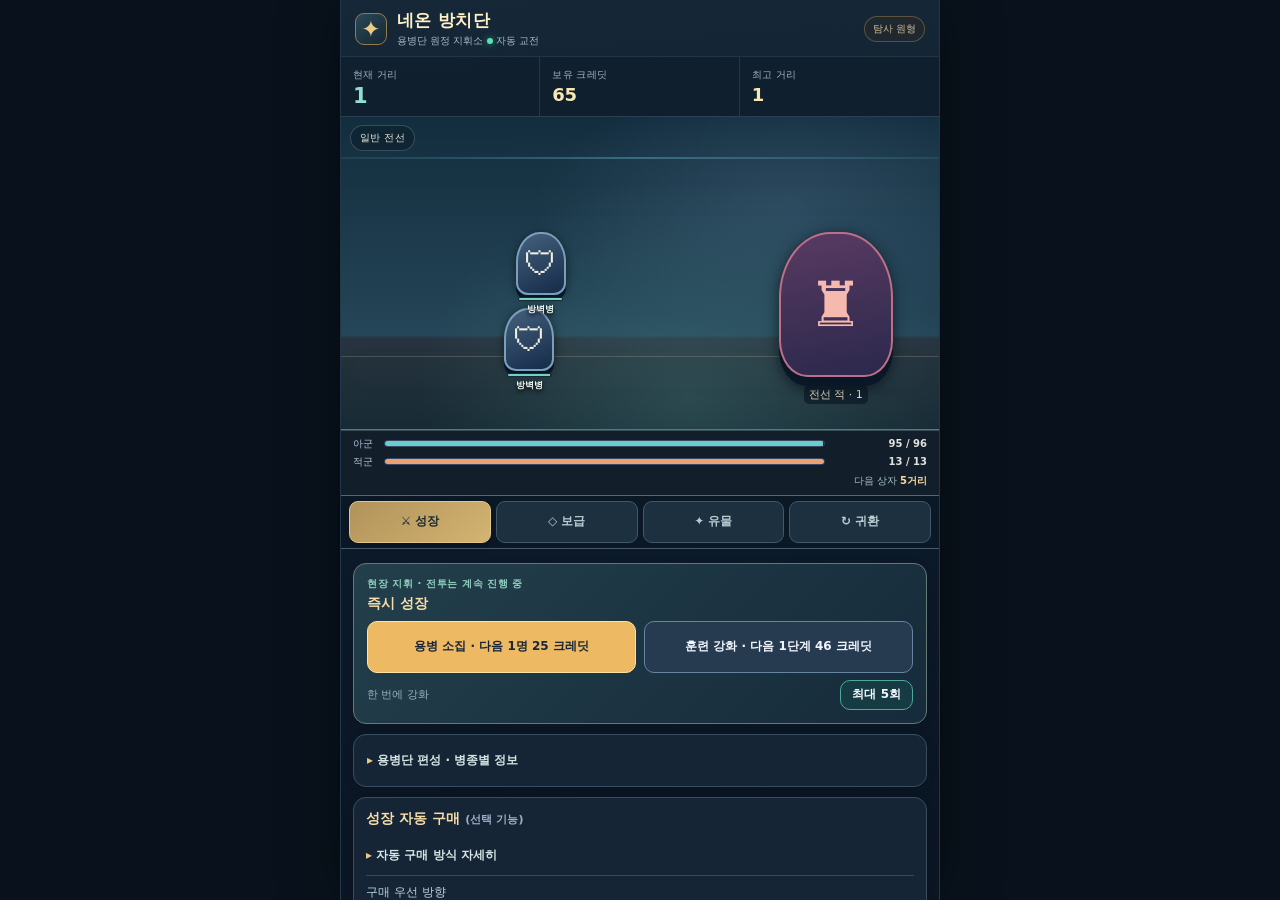
==== site/expedition.html @ 7b230afc "expedition relic archive: expose explicitly opt-in automatic chest collection toggle" ====
<!doctype html>
<html lang="ko"><head><meta charset="utf-8"><meta name="viewport" content="width=device-width,initial-scale=1,viewport-fit=cover">
<meta name="theme-color" content="#0d1426"><title>네온 방치단 · 용병단 탐사 원형</title>
<link rel="stylesheet" href="./expedition-ui.css" data-expedition-skin="prototype-v1">
</head>
<body><main class="game-shell">
<header class="command-header"><div class="brand-emblem" aria-hidden="true">✦</div><div class="brand-copy"><h1>네온 방치단</h1><p class="sub">용병단 원정 지휘소 <span class="online-dot" aria-hidden="true"></span> 자동 교전</p></div><span class="build-tag">탐사 원형</span></header>
<div class="top-info" aria-label="상시 탐사 지표"><div class="metric"><span>현재 거리</span><strong id="stage">1</strong></div><div class="metric"><span>보유 크레딧</span><strong id="credits">65</strong></div><div class="metric"><span>최고 거리</span><strong id="best">1</strong></div></div>
<section id="battleScreen" class="combat-stage" aria-label="항상 표시되는 자동 전투 화면">
 <div class="arena" aria-label="자동 전투 관전 화면"><div class="arena-head"><span id="battleType">일반 전선</span><button id="returnQuick" type="button" hidden aria-label="귀환 가능한 원정 결과 확인">↻ 귀환 가능</button></div>
 <div class="field"><div class="squad" id="squad"></div><div id="foe" class="foe"><div class="silhouette" aria-hidden="true">♜</div><small id="enemyLabel">전선 적</small></div></div></div>
 <div class="battle-readout">
  <div class="bars"><div class="barrow"><span>아군</span><div class="track"><div class="fill" id="partyBar"></div></div><b id="partyHp"></b></div>
  <div class="barrow"><span>적군</span><div class="track"><div class="fill foehealth" id="enemyBar"></div></div><b id="enemyHp"></b></div></div>
  <div class="battle-ticker"><p class="event" id="event" aria-live="off"></p><span class="next-reward">다음 상자 <b id="goal"></b></span></div>
  <button class="primary" id="openChest" type="button" hidden>획득한 보급 상자 열기</button>
 </div>
</section>
<nav class="tabs" aria-label="전투 중 지휘 메뉴">
 <button data-tab="squad" class="active" aria-current="page">⚔ 성장</button>
 <button data-tab="supply">◇ 보급</button>
 <button data-tab="archive">✦ 유물</button>
 <button data-tab="return" id="returnTab">↻ 귀환 <span id="returnBadge" hidden></span></button>
</nav>
<div id="workbench" class="workbench" role="region" aria-label="전투를 보면서 사용하는 성장 및 관리 메뉴">
<section id="squadScreen" class="screen">
 <div class="panel quick-panel">
  <div class="section-eyebrow">현장 지휘 · 전투는 계속 진행 중</div>
  <h2>즉시 성장</h2>
  <div class="quick-actions"><button id="hire" class="primary" type="button">용병 소집</button><button id="train" type="button">부대 훈련</button></div>
  <div class="batch-control"><span class="sub">한 번에 강화</span><button id="buyCountSquad" type="button" class="soft" aria-label="한 번에 구매할 횟수 변경">최대 5회</button></div>
 </div>
 <details class="panel detail-fold"><summary>용병단 편성 · 병종별 정보</summary><p class="sub">소집 시 해금된 병종 중 한 명이 합류해. 각 병종은 역할이 달라.</p><div id="unitList" class="stack"></div></details>

 <div class="panel" id="autoPurchasePanel">
  <h2>성장 자동 구매 <span class="sub">(선택 기능)</span></h2>
  <details class="auto-explanation"><summary>자동 구매 방식 자세히</summary>  <p class="sub">균형은 약 4분 내 모을 수 있는 강화 비용은 저축하고, 그보다 비싼 목표가 성장을 막으면 작은 대체 강화를 먼저 구매해. 장기 저축은 종전 방식처럼 목표 비용이 모일 때까지 기다려. 유동형은 즉시 구매 가능한 강화를 우선해. 보급 의뢰는 모든 방식에서 해금된 최고 등급만 선택해. 4초마다 판단하며 유물 상자·환생·코어는 자동 처리하지 않아.</p></details>
  <label for="autoMode" class="auto-label">구매 우선 방향</label>
  <select id="autoMode" class="auto-select">
   <option value="balanced">균형 · 장시간 성장 정체 자동 방지</option>
   <option value="reserve">장기 저축 · 기존 엄격한 저축 정책</option>
   <option value="adaptive">유동형 균형 · 구매 가능한 종류 먼저 강화</option>
   <option value="train">전투 · 훈련만 구매</option>
   <option value="recruit">편성 · 용병만 소집</option>
   <option value="supply">경제 · 최상위 보급만 강화</option>
  </select>
  <div class="auto-control">
   <div id="autoStatus" role="status" aria-live="polite" class="sub">자동 구매 꺼짐</div>
   <button type="button" id="autoToggle" class="soft" aria-pressed="false">자동 구매 켜기</button>
  </div>
  <div id="autoDetails" class="sub">기존 저장 데이터에서는 자동 구매가 꺼진 상태로 시작해.</div>
 </div>
 <div class="panel"><h2>현재 훈련 효과</h2><div id="trainingSummary" class="statline"></div></div>
 <details class="panel detail-fold"><summary>전선 세부 현황 · 전투력/활동 병력</summary><div id="frontSummary"></div></details>
 <div class="panel"><h2>지휘관 성장 <span class="sub">(영구 유지)</span></h2><div id="heroSummary"></div><div class="two" style="margin-top:10px"><button id="traitCommand">전술 통솔 강화</button><button id="traitSupply">보급 지휘 강화</button></div></div>
 <div class="panel"><h2>병종별 전투 기여</h2><p class="sub">이번 탐사에서 실제로 가한 피해·회복·받은 피해를 기록해. 초과 피해는 제외해.</p><div id="roleContribution"></div></div>
</section>
<section id="supplyScreen" class="screen" hidden>
 <div class="panel"><h2>자동 보급 의뢰</h2><p class="sub">의뢰는 최초부터 자동으로 반복되고, 완료 보상은 자동 수령돼. 의뢰를 강화하면 수익이 높아져.</p><div class="batch-control"><span class="sub">보급 강화도 묶음 구매</span><button id="buyCountSupply" type="button" class="soft" aria-label="한 번에 구매할 횟수 변경">최대 5회</button></div><div id="questList" class="stack"></div></div>
 <div class="panel"><h2>이번 탐사 수익</h2><div id="incomeSummary"></div></div>
</section>
<section id="archiveScreen" class="screen" hidden>
 <div class="panel"><h2>유물 도감 <span class="sub" id="relicSummary"></span></h2><p class="sub">5거리마다 획득하는 상자는 출처 거리에 따라 발견 가능한 유물이 달라. 15·25·30·40·45·50거리 목표를 격파해 얻는 상자에서 새로운 유물군이 열려. 유물은 귀환 후에도 남아.</p>
 <div id="relicCollectionProgress" class="sub">유물 수집 진행도</div>
 <div class="relic-actions">
  <button id="openArchiveChest" class="primary" hidden>상자 1개 열기</button>
  <button id="openArchiveBatch" class="soft" hidden>모은 상자 한번에 열기</button>
 </div>
 <div class="auto-control">
  <span class="sub">원정 중 상자 개봉 자동화 · 직접 수령도 가능</span>
  <button id="autoChestToggle" type="button" class="soft" aria-pressed="false" aria-describedby="autoChestStatus">상자 자동 개봉 켜기</button>
 </div>
 <p id="autoChestStatus" class="sub">기본 꺼짐 · 60초마다 모은 상자를 최대 20개 자동 개봉 (오프라인 정산 포함). 귀환과 코어 투자는 직접 선택해.</p>
 <div id="relicList" class="relics"></div>
 <div class="collection-journal"><h3>최근 발견 기록</h3><div id="relicRecent" class="sub">아직 발견한 유물이 없어.</div></div></div>
 <div class="panel"><h2>탐사 기록</h2><div id="milestoneSummary" class="stack"></div><div id="history" class="stack"></div><p class="sub">2시간까지 오프라인 시간을 정산해. 이전 게임과 다른 저장 공간을 사용해.</p><button id="saveNow" class="soft">지금 저장</button></div>
 <div class="panel"><h2>플레이 검증 기록</h2><p class="sub">60초마다 탐사 거리·용병 수·유물·강화 흐름을 이 기기에만 기록해. 접속 중과 오프라인 정산을 구분해. 자동 전송은 하지 않아.</p><div id="playtestSummary" class="sub"></div><button id="exportPlaytest" class="soft" style="width:100%;margin-top:12px">내 플레이 기록 JSON 내보내기</button><p class="sub">직접 파일을 공유하면 2~3회차 성장 정체 구간을 함께 분석할 수 있어. 파일에는 플레이 기록과 수집 현황이 담겨 있어.</p></div>
 <div class="panel" id="saveBackupPanel"><h2>탐사 저장 데이터 백업·복원</h2>
 <p class="sub">단일 HTML 파일을 열거나 브라우저를 바꿀 때 저장 위치가 달라질 수 있어. 진행 상황 전체를 JSON 파일로 별도 보관할 수 있어.</p>
 <div class="two">
  <button id="exportSave" class="soft" type="button">전체 저장 백업</button>
  <button id="importSave" type="button">저장 파일 복원</button>
 </div>
 <input id="importSaveFile" type="file" accept=".json,application/json" hidden aria-label="용병단 저장 데이터 백업 JSON 선택">
 <p class="sub">복원하면 현재 용병단 탐사 기록을 덮어써. 이전 네온 방치단 게임 저장과는 별개야. 파일은 직접 선택하지 않는 한 외부로 전송하지 않아.</p>
 </div>
</section>
<section id="returnScreen" class="screen" hidden>
 <div class="return-intro"><strong>↻ 귀환 · 새로운 원정</strong><p>10거리 지휘급 적을 격파하면 귀환할 수 있어. 더 깊이 탐사할지, 영구 코어를 챙기고 다시 출발할지 직접 선택해.</p></div>
 <div class="panel"><h2>귀환과 영구 강화</h2><p class="sub">10거리 보스를 격파하면 환생이 해금돼. 적 처치 거리마다 환생 성과를 조금씩 쌓고, 1개 미만은 다음 탐사로 이월돼. 처음 돌파한 거리의 보너스 코어는 한 번만 얻어. 코어가 1개 이상 모였을 때 귀환할 수 있고, 유물·지휘관 레벨·코어 연구는 남아. 용병·훈련·의뢰 강화는 초기화돼.</p>
 <div id="rebirthSummary"></div><button id="rebirth" class="primary" style="width:100%;margin:11px 0">귀환하여 다시 탐사</button>
 <div id="coreSummary"></div><div id="permanentBonusSummary" class="permanent-summary"></div><div class="two" style="margin-top:10px"><button id="coreValor">전선 코어</button><button id="coreTrade">보급 코어</button></div></div>
 <div id="returnReportPanel" class="panel" hidden tabindex="-1"><h2>최근 귀환 결과</h2><div id="returnReportContent"></div><p class="sub">전투력 비교는 각각 훈련·소집 전의 기본 2인 편성이야. 코어를 추가 투자하면 현재 출발 전투력은 더 높아질 수 있어.</p></div>

</section>
<footer>독립 플레이 테스트 · 기존 게임 및 저장 분리</footer>
</div>
</main>
<div id="relicPopup" hidden role="dialog" aria-modal="true" aria-labelledby="popupTitle"><div>
 <p class="sub">탐사 보상 · 영구 수집</p>
 <h2 id="popupTitle"></h2>
 <p id="popupDesc" class="sub"></p>
 <div id="popupResults" class="reward-results"></div>
 <div id="popupImpact" class="reward-impact"></div>
 <button id="popupClose" class="primary">탐사로 돌아가기</button>
 </div></div>
<div id="returnPopup" hidden role="dialog" aria-modal="true" aria-labelledby="returnPopupTitle"><div>
 <p class="sub">환생 결과 · 다음 탐사</p><h2 id="returnPopupTitle">용병단 귀환 완료</h2>
 <div id="returnPopupSummary"></div>
 <div class="two" style="margin-top:13px">
  <button id="returnPopupClose" class="soft">전선에서 이어가기</button>
  <button id="returnPopupArchive" class="primary">영구 강화 확인</button>
 </div>
</div></div>
<script src="./expedition-engine.js"></script><script src="./expedition-field.js"></script><script src="./expedition-ui.js"></script><script src="./expedition-app.js"></script>
</body></html>
---- site/expedition-ui.css ----
/* 네온 방치단 독립 탐사 · 임시 UI 스킨 v1
   이 파일은 향후 교체 가능하며 전투/저장/경제 시스템 로직을 포함하지 않는다. */
:root{color-scheme:dark;font-family:system-ui,'Noto Sans KR',sans-serif;background:#0c1323;color:#eef4ff}
*{box-sizing:border-box}body{margin:0;background:radial-gradient(ellipse at 50% 5%,#1e3553 0,#0c1323 55%);min-height:100dvh}
button{font:inherit;cursor:pointer;touch-action:manipulation}button:focus-visible,a:focus-visible{outline:3px solid #ffe59a;outline-offset:3px}
button:disabled{opacity:.4;cursor:default}a{color:#9cebd4}button{border:1px solid #6784a0;background:#263b50;color:#f2f7ff;border-radius:10px;padding:12px;font-weight:700}
button.primary{background:#edb963;color:#19263a;border-color:#ffe3a2}
button.soft{background:#163b43;border-color:#4ba99e}button.active{border-color:#ffe29d;color:#ffe29d;background:#253e54}
button small{display:block;font-size:11px;font-weight:400;margin-top:4px;line-height:1.35;color:#c2d1dd}
button.primary small{color:#38404b}main{max-width:530px;margin:0 auto;padding:0 12px calc(95px + env(safe-area-inset-bottom))}
header{position:relative;padding:19px 4px 8px;display:flex;justify-content:space-between;align-items:center;gap:12px}
h1{font-size:19px;margin:0;letter-spacing:.015em}h2{font-size:16px;margin:0 0 12px;color:#d6f4ed}
p{line-height:1.55}header .sub{margin:3px 0 0}.sub,small{color:#9db0c4;font-size:12px}
.top-info{display:grid;grid-template-columns:repeat(3,minmax(0,1fr));gap:7px;margin:12px 0}
.metric{background:#17243a;border:1px solid #384f69;border-radius:12px;padding:10px 7px;min-width:0}
.metric span{color:#93aeca;font-size:11px}.metric strong{display:block;margin-top:3px;font-size:19px;letter-spacing:-.02em;overflow-wrap:anywhere;color:#f2dfad}
.panel{background:linear-gradient(165deg,#17253c,#101c30);border:1px solid #334a67;padding:14px;border-radius:15px;margin:10px 0;box-shadow:0 6px 18px #0002}
.arena{position:relative;overflow:hidden;min-height:clamp(275px,42svh,400px);border:1px solid #536a87;border-radius:14px;background:radial-gradient(ellipse at 50% 95%,#1c628080,transparent 63%),linear-gradient(180deg,#0a233a 0%,#24425b 75%,#25384c 75%,#1c283b 100%)}
.arena:before{content:'';position:absolute;left:0;right:0;bottom:24%;height:1px;background:#e7d3a733;box-shadow:0 14px 42px #b2d0ca4a}
.arena:after{content:'';position:absolute;left:-20%;right:-20%;top:13%;height:2px;background:linear-gradient(90deg,transparent,#69b9d066,transparent);box-shadow:0 40px 50px #e6d8a822}
.arena-head{position:absolute;inset:12px 12px auto;display:flex;justify-content:space-between;align-items:center;font-size:11px;color:#d1e4e8;z-index:2}
.arena-head span{background:#0b1627bb;border:1px solid #8496a655;border-radius:99px;padding:5px 9px}
.field{position:absolute;left:8px;right:8px;bottom:13%;display:flex;justify-content:space-between;align-items:flex-end;z-index:1;gap:6px}
.squad{display:flex;align-items:flex-end;gap:3px;min-width:0;flex:1;justify-content:flex-start}
.unit{min-width:0;display:flex;flex-direction:column;align-items:center;gap:5px}
.unit .silhouette{width:clamp(43px,13vw,68px);height:clamp(65px,20vw,93px);border:2px solid #668ca3;border-radius:25px 25px 11px 11px;background:linear-gradient(135deg,#355b75,#142a4d);box-shadow:0 8px 0 #07101c;display:grid;place-items:center;color:#c3f4e9;font-size:32px}
.unit.guard .silhouette{background:linear-gradient(130deg,#466d85,#1c4562)}.unit.ranger .silhouette{background:linear-gradient(130deg,#46636b,#20555e)}
.unit.medic .silhouette{background:linear-gradient(130deg,#556479,#354665)}.unit small{font-size:10px;color:#e2f1f3;white-space:nowrap}
.foe{width:37%;display:flex;flex-direction:column;align-items:center;gap:8px}
.foe .silhouette{width:clamp(73px,27vw,130px);height:clamp(105px,32vw,170px);display:grid;place-items:center;font-size:64px;color:#f5b9ad;border:2px solid #bd6f87;border-radius:45% 43% 20% 25%;background:linear-gradient(170deg,#593a62,#2b284c);box-shadow:0 9px 0 #0a1729}
.foe.boss .silhouette{background:linear-gradient(170deg,#864960,#56253b);border-color:#f3b066;box-shadow:0 0 26px #ed9c5366}
.foe small{font-size:11px;color:#fff4dc}
.bars{display:grid;gap:8px;margin:12px 3px 3px}
.barrow{display:grid;grid-template-columns:54px minmax(0,1fr) 75px;gap:7px;align-items:center;font-size:11px;color:#b4c5d8}
.barrow b{text-align:right;color:#e5f2f4;font-variant-numeric:tabular-nums}
.track{height:11px;background:#10192b;border:1px solid #3b4765;border-radius:30px;overflow:hidden}.fill{height:100%;width:100%;background:#67cfc9;transition:width .2s}.fill.foehealth{background:#eaa274}
.event{min-height:22px;margin:13px 1px 8px;font-size:12px;color:#ffe3a8}
.goal{display:flex;align-items:center;justify-content:space-between;gap:8px;border-top:1px solid #41546a;padding-top:10px;margin-top:12px}
.goal span{font-size:12px;color:#aabfd3}.goal strong{font-size:13px;color:#f3e1b8}
.stack{display:grid;gap:9px}.action{display:flex;gap:12px;justify-content:space-between;align-items:center;padding:11px 12px;border:1px solid #374e6b;border-radius:12px;background:#122036}
.action>div{min-width:0;flex:1}.action strong{display:block;font-size:13px}.action p{font-size:11px;color:#aabfd3;margin:4px 0 0}.action button{flex-shrink:0;font-size:12px;min-width:99px;padding:10px}
.statline{display:flex;justify-content:space-between;gap:10px;color:#c9d8e3;font-size:12px;padding:8px 0;border-bottom:1px solid #3a4c6244}
.statline b{color:#f3db9e;font-variant-numeric:tabular-nums}
/* Archive comparison is intentionally detailed; prevent overflow at 360px. */
#milestoneSummary .statline{display:grid;grid-template-columns:88px minmax(0,1fr);align-items:start;gap:8px}
#milestoneSummary .statline b{text-align:right;overflow-wrap:anywhere;line-height:1.5}
/* Return-planning detail is in the archive, never the compact battle HUD. */
#rebirthSummary .statline{display:grid;grid-template-columns:112px minmax(0,1fr);gap:8px;align-items:start}
#rebirthSummary .statline b{text-align:right;overflow-wrap:anywhere;line-height:1.5}
.relics{display:grid;grid-template-columns:repeat(2,minmax(0,1fr));gap:8px}
.relic{border:1px solid #3d536b;border-radius:12px;padding:11px;background:#0e1b30;min-height:115px}
.relic.owned{border-color:#ae9561;background:#20283a}.relic .glyph{font-size:22px;color:#eecb85}
.relic strong{display:block;margin:6px 0 4px;font-size:12px}.relic small{font-size:11px;line-height:1.45;display:block}
.relic .count{font-size:11px;color:#ffe0a4;margin-top:5px}
.toast{border:1px solid #cfac72;background:#333149;padding:12px;border-radius:11px;color:#ffe7aa;margin:10px 0;line-height:1.5}
footer{margin-top:20px;text-align:center;color:#8c9aaf;font-size:11px}
.tabs{position:fixed;z-index:10;bottom:0;left:50%;transform:translateX(-50%);width:100%;max-width:530px;display:grid;grid-template-columns:repeat(4,1fr);gap:4px;background:#0c1525f7;padding:8px 12px calc(8px + env(safe-area-inset-bottom));border-top:1px solid #4b6580}
.tabs button{padding:10px 1px;min-height:49px;font-size:13px;background:#192a40;border-color:#344f6b}.tabs button.active{background:#36536b;border-color:#e5c18a;color:#ffe3a7}
.screen[hidden]{display:none!important}.two{display:grid;grid-template-columns:repeat(2,1fr);gap:7px}
#relicPopup[hidden]{display:none}#relicPopup{position:fixed;z-index:30;inset:0;background:#040a15d6;display:grid;place-items:center;padding:25px}
#relicPopup>div{max-width:330px;width:100%;background:#20334e;border:1px solid #e6c889;border-radius:18px;padding:22px;text-align:center;box-shadow:0 0 80px #000d}
#relicPopup h2{font-size:20px;color:#ffe8af;margin:12px 0}
#relicPopup p{font-size:13px}
#relicPopup button{width:100%;margin-top:12px}
@media(prefers-reduced-motion:no-preference){.unit .silhouette{animation:unit-idle 2s ease-in-out infinite}.foe .silhouette{animation:foe-idle 1.7s ease-in-out infinite}@keyframes unit-idle{50%{transform:translateY(-4px)}}@keyframes foe-idle{50%{transform:translateY(-7px)}}}
@media(max-width:365px){main{padding-left:8px;padding-right:8px}.panel{padding:10px}.action{gap:6px;padding:9px}.action button{min-width:92px}.unit .silhouette{font-size:24px}.foe .silhouette{font-size:48px}}

/* Expedition field v2: actor positions are driven by real engine progress, not a cosmetic loop. */
.field{position:absolute;inset:15% 5px 10%;height:auto;display:block}
.squad{position:absolute;inset:0;display:block;min-width:0;width:100%;pointer-events:none;z-index:2}
.foe{position:absolute;right:1%;bottom:0;z-index:1;width:31%;display:flex;justify-content:flex-end;align-items:center}
.foe .silhouette{width:clamp(69px,24vw,114px);height:clamp(92px,30vw,145px);font-size:clamp(44px,13vw,62px)}
.foe small{background:#08142299;border-radius:5px;padding:2px 5px}
.fighter{position:absolute;z-index:3;display:flex;flex-direction:column;align-items:center;gap:2px;width:clamp(37px,11vw,53px);max-width:53px;
 left:2%;bottom:8%;transition:left .32s linear,bottom .32s ease,opacity .2s}
.fighter-symbol{width:100%;height:clamp(48px,15vw,68px);border-radius:48% 47% 12px 12px;
 border:2px solid #7b9ebc;background:linear-gradient(155deg,#44617c,#152b49);display:grid;place-items:center;
 font-size:clamp(22px,7vw,33px);box-shadow:0 5px 0 #071626,0 2px 10px #0008}
.fighter.ranger .fighter-symbol{border-color:#89bfa7;background:linear-gradient(155deg,#385c5b,#163a49)}
.fighter.medic .fighter-symbol{border-color:#baa5df;background:linear-gradient(155deg,#655d7c,#35354e)}
.fighter-name{font-size:9px;font-weight:700;color:#ebf4ef;text-align:center;white-space:nowrap;text-shadow:0 2px 4px #000}
.fighter-health{width:90%;height:4px;background:#3a2535;border:1px solid #19293c;border-radius:9px;overflow:hidden}
.fighter-health div{height:100%;width:100%;background:#71d4b7;transition:width .2s}
.fighter.down{opacity:.3;filter:grayscale(1);transform:translateY(13px)}
.fighter.advance .fighter-symbol{animation:expedition-march .45s ease-in-out infinite alternate}
#battleFx{pointer-events:none;position:absolute;inset:0;z-index:4;display:grid;place-items:center}
.combat-cue{font-size:clamp(14px,4vw,21px);font-weight:900;letter-spacing:-.04em;color:#f6e0a7;
 text-shadow:0 2px 5px #07101c,0 0 9px #000;animation:combat-flash .8s ease-out both}
.combat-cue.heal,.combat-cue.returned{color:#9cf1c7}.combat-cue.fallen,.combat-cue.rally{color:#ffd0b5}
.combat-cue.clear{font-size:25px;color:#ffe49c}
.arena.combat-impact .foe .silhouette{animation:enemy-damaged .25s ease-out}
.arena.arena-boss{border-color:#cf9a66;box-shadow:inset 0 0 26px #ae6d5340}
.roster-note{position:absolute;left:10px;bottom:9px;z-index:5;font-size:10px;color:#c4d9de;background:#0a1724b9;padding:4px 6px;border:1px solid #365469;border-radius:6px;pointer-events:none}.roster-note[hidden]{display:none}
@keyframes expedition-march{to{transform:translateY(-3px)}}
@keyframes combat-flash{0%{transform:translateY(16px) scale(.85);opacity:0}20%{opacity:1}100%{transform:translateY(-16px) scale(1);opacity:0}}
@keyframes enemy-damaged{0%,100%{filter:brightness(1)}50%{filter:brightness(2)}}
@media(prefers-reduced-motion:reduce){.fighter,.fighter-health div{transition:none}.fighter.advance .fighter-symbol,.arena.combat-impact .foe .silhouette,.combat-cue{animation:none}}
.batch-control{display:flex;align-items:center;justify-content:space-between;gap:8px;margin:9px 0 12px}.batch-control button{padding:8px 14px;min-height:37px;font-size:12px}.permanent-summary{margin-top:12px;padding-top:10px;border-top:1px solid #43586b}.permanent-summary h3{font-size:12px;margin:0 0 5px;color:#bad7e2}.auto-label{display:block;font-size:12px;color:#bbd2df;margin:8px 0 6px}
.auto-select{width:100%;min-height:44px;padding:9px 11px;background:#14253a;border:1px solid #63849b;color:#edf5ff;border-radius:9px;font:inherit;font-size:13px}
.auto-select:focus-visible{outline:3px solid #ffe59a;outline-offset:2px}
.auto-control{display:flex;justify-content:space-between;align-items:center;gap:10px;margin:11px 0}
.auto-control button{font-size:12px;padding:10px 13px;min-width:125px}
#autoDetails{line-height:1.5;border-top:1px solid #344c63;padding-top:9px}

.relic-actions{display:grid;grid-template-columns:repeat(2,minmax(0,1fr));gap:7px;margin:10px 0 12px}
.relic-actions button{font-size:12px;min-width:0;padding:10px 7px}
.relic-actions button[hidden]{display:none}
.relic-actions:has(>button[hidden]){grid-template-columns:1fr}
#relicCollectionProgress{font-size:12px;line-height:1.5;border-bottom:1px solid #445970;padding-bottom:8px}
.collection-journal{margin-top:14px;border-top:1px solid #445970;padding-top:12px}
.collection-journal h3{margin:0 0 8px;font-size:13px;color:#d8e8de}
.collection-log{display:flex;justify-content:space-between;gap:8px;font-size:11px;color:#b9cee1;padding:5px 0;border-bottom:1px solid #32465c}
.collection-log strong{color:#edd29d;font-weight:700}
#relicPopup>div{max-width:420px;max-height:min(86dvh,700px);overflow:auto;text-align:left}
#relicPopup h2{margin:7px 0}
.reward-results{display:grid;gap:7px;max-height:47dvh;overflow:auto;overscroll-behavior:contain;padding:3px 2px}
.reward-item{display:grid;grid-template-columns:27px minmax(0,1fr);gap:10px;background:#14243a;border:1px solid #405976;border-radius:11px;padding:9px}
.reward-item.first{border-color:#ebc97e;background:#2c3042}
.reward-item .reward-glyph{color:#ffe1a4;font-size:24px;align-self:start}
.reward-item strong{font-size:13px;display:block;color:#ffe9c6}
.reward-item small{display:block;font-size:11px;line-height:1.45;margin-top:4px;color:#c3d2dc}
.reward-impact{font-size:12px;line-height:1.6;color:#d8e8e0;margin:9px 0 3px}
@media(max-width:380px){#relicPopup{padding:12px}#relicPopup>div{padding:14px}}
/* A compact, non-intrusive post-return result: no extra HUD stats. */
#returnPopup[hidden],#returnReportPanel[hidden]{display:none}
#returnPopup{position:fixed;z-index:35;inset:0;background:#040a15e5;display:grid;place-items:center;padding:16px}
#returnPopup>div{width:100%;max-width:410px;max-height:88dvh;overflow:auto;background:#20334e;border:1px solid #e6c889;border-radius:17px;padding:20px;box-shadow:0 0 72px #000b}
#returnPopup h2{font-size:21px;color:#ffe1a4;margin:7px 0 13px}
#returnPopup button{font-size:12px;min-width:0;padding:11px 6px}
#returnPopupSummary .statline{font-size:12px}
.return-comparison{padding:9px 10px;margin:12px 0;background:#15283a;border:1px solid #49617b;border-radius:10px}
.return-comparison h3{color:#d6f4ed;font-size:12px;margin:0 0 7px}
.return-comparison .statline b{font-size:11px}
@media(max-width:365px){#returnPopup>div{padding:13px}#returnPopup{padding:10px}}

/* ==========================================================
   COMMAND VIEW · all-action persistent battlefield
   Visual direction: midnight command deck / warm brass / teal signals
   No separate battlefield tab: arena is permanently rendered above
   an independently scrollable command tray.
   ========================================================== */
html,body{height:100%;overflow:hidden;overscroll-behavior:none}
body{background:#09121c;color:#f3f0e5}
main.game-shell{
 width:100%;height:100dvh;max-width:600px;margin:0 auto;padding:0;
 display:grid;grid-template-rows:auto auto minmax(235px,42dvh) auto minmax(0,1fr);
 overflow:hidden;background:linear-gradient(175deg,#162838 0%,#0d1b2a 45%,#0b1523 100%);
 box-shadow:0 0 55px #0007;border-left:1px solid #21384c;border-right:1px solid #21384c
}
.command-header{padding:9px 14px 7px;margin:0;min-height:52px;gap:10px;justify-content:flex-start;border-bottom:1px solid #48657840}
.brand-emblem{width:32px;height:32px;flex:none;border:1px solid #967b4c;background:linear-gradient(140deg,#294956,#152735);border-radius:9px;display:grid;place-items:center;color:#eccb82;font-size:23px}
.brand-copy{min-width:0;flex:1}.brand-copy h1{font-size:17px;color:#fff0c7;letter-spacing:.02em}
.brand-copy .sub{margin:1px 0 0;font-size:10px;color:#a8bbca}
.online-dot{display:inline-block;background:#5ce0b6;width:6px;height:6px;border-radius:50%;vertical-align:middle;box-shadow:0 0 7px #42e6ad99}
.build-tag{font-size:10px;white-space:nowrap;color:#cfbb93;border:1px solid #a3854c77;background:#2b2b2b80;border-radius:20px;padding:5px 8px}
.top-info{margin:0;gap:0;grid-template-columns:repeat(3,minmax(0,1fr));border-bottom:1px solid #5b788c55}
.metric{border:0;border-right:1px solid #4c617259;border-radius:0;padding:6px 12px 7px;background:#101f2dd9}
.metric:last-child{border-right:0}.metric span{color:#9fb4c2;font-size:10px;letter-spacing:.025em}
.metric strong{font-size:18px;line-height:1.2;margin:2px 0 0;color:#f8e6b3;white-space:nowrap;overflow:hidden;text-overflow:ellipsis}
.metric:first-child strong{color:#8fe1cf;font-size:21px}
.combat-stage{min-width:0;min-height:0;display:grid;grid-template-rows:minmax(0,1fr) auto;overflow:hidden;background:#101e2d;position:relative}
.combat-stage[hidden]{display:grid!important}
.combat-stage .arena{height:100%;min-height:0;border-radius:0;border:0;border-bottom:1px solid #55758a;background:
 radial-gradient(ellipse at 58% 90%,#66b1aa36,transparent 55%),
 radial-gradient(ellipse at 75% 28%,#45637d73,transparent 40%),
 linear-gradient(180deg,#122d3e 0%,#254658 70%,#27343f 71%,#172a34 100%)}
.combat-stage .arena:before{bottom:23%}.combat-stage .field{inset:14% 7px 8%}
.combat-stage .arena-head{inset:8px 9px auto;gap:8px;align-items:flex-start}
.combat-stage .arena-head span{font-size:10px;color:#e6e3d5;letter-spacing:.04em;border:1px solid #9bafba4a;background:#0e2330cc}
#returnQuick{font-size:11px;font-weight:800;min-height:31px;padding:6px 12px;background:#e9c982;border:1px solid #f9e1a9;color:#1a2831;border-radius:24px;box-shadow:0 0 11px #e9c98266}
#returnQuick[hidden],#returnBadge[hidden],#openChest[hidden]{display:none!important}
.combat-stage .foe .silhouette{filter:drop-shadow(0 3px 7px #050d15b5);border-radius:45% 45% 25% 25%}
.combat-stage .fighter{width:clamp(33px,10.5vw,50px)}
.combat-stage .fighter-symbol{height:clamp(42px,12.5vw,63px)}
.battle-readout{border-top:1px solid #63829377;background:#121f2a;box-shadow:0 -7px 18px #070f1b44;padding:6px 12px 5px;min-width:0}
.battle-readout .bars{display:grid;gap:4px;margin:0}
.battle-readout .barrow{grid-template-columns:25px minmax(0,1fr) 96px;gap:6px;font-size:10px}
.battle-readout .barrow b{font-size:10px;color:#e1e4df;overflow:hidden;white-space:nowrap;text-overflow:ellipsis}
.battle-readout .track{height:7px;border-radius:20px}
.battle-ticker{display:flex;align-items:center;justify-content:space-between;gap:10px;min-height:21px;padding:4px 0 0}
.battle-ticker .event{min-height:0;margin:0;flex:1;overflow:hidden;text-overflow:ellipsis;white-space:nowrap;font-size:10px;color:#ecd4a0}
.next-reward{font-size:10px;color:#a7c0ca;white-space:nowrap}
.next-reward b{color:#f7db9c}
#openChest{width:100%;margin:5px 0 0;padding:6px;font-size:11px;min-height:29px}
.tabs{position:relative;bottom:auto;left:auto;transform:none;max-width:none;width:100%;padding:5px 8px;gap:5px;grid-template-columns:repeat(4,minmax(0,1fr));border-top:1px solid #50697c;border-bottom:1px solid #455b6d;background:#0b1826;z-index:6}
.tabs button{min-height:42px;border-radius:9px;padding:8px 3px;background:#1c3040;border:1px solid #40586a;font-size:12px;white-space:nowrap;color:#b9cbd1}
.tabs button.active{background:linear-gradient(140deg,#b1935b,#d4b471);border-color:#e0c689;color:#1b2b35;box-shadow:0 2px 8px #0004}
.tabs button.available:not(.active){border-color:#e8c982;background:#473e34;color:#ffdf92}
#returnBadge{font-size:9px;font-weight:900;padding-left:2px}
.workbench{min-width:0;min-height:0;overflow-y:auto;overflow-x:hidden;overscroll-behavior:contain;scrollbar-width:thin;scrollbar-color:#45647a transparent;padding:8px 12px calc(22px + env(safe-area-inset-bottom))}
.screen{min-width:0}.screen[hidden]{display:none!important}
.workbench .panel{background:#152536;border:1px solid #384e60;border-radius:13px;margin:6px 0 10px;box-shadow:0 2px 10px #0002;padding:13px}
.workbench .panel h2{font-size:14px;letter-spacing:.005em;margin-bottom:8px;color:#f5ddaa}
.workbench .panel p{font-size:11px;line-height:1.5;color:#a9bfca}
.workbench .panel .sub{font-size:11px}
.workbench button{min-height:42px;box-shadow:none}
.workbench .quick-panel{background:linear-gradient(135deg,#233f4b,#162b3b);border-color:#657b72}
.section-eyebrow{font-size:10px;font-weight:700;letter-spacing:.06em;color:#90d1bf;margin:0 0 4px}
.quick-actions{display:grid;grid-template-columns:repeat(2,minmax(0,1fr));gap:8px}
.quick-actions button{min-height:52px;font-size:12px;line-height:1.3;padding:8px 5px}
.quick-panel .batch-control{margin:7px 0 0}
.quick-panel .batch-control button{min-height:30px;padding:5px 11px}
.workbench .detail-fold>summary,.auto-explanation>summary{cursor:pointer;list-style:none;color:#d7e6e4;font-size:12px;font-weight:700;padding:4px 0}
.workbench .detail-fold>summary::before,.auto-explanation>summary::before{content:'▸ ';color:#ebc986}
.workbench .detail-fold[open]>summary::before,.auto-explanation[open]>summary::before{content:'▾ '}
.detail-fold .stack{margin:9px 0 0}
.auto-explanation{padding:7px 0;margin-bottom:6px;border-bottom:1px solid #334b61}
.auto-explanation p{margin:6px 0}
#autoPurchasePanel{padding:12px}
#autoPurchasePanel .auto-control{margin:7px 0}
#autoPurchasePanel .auto-select{min-height:40px;padding:7px;font-size:12px}
#autoPurchasePanel .auto-control button{min-height:39px;padding:8px}
.return-intro{padding:9px 8px 7px;background:#26323a;border-left:3px solid #e2bd72;border-radius:0 8px 8px 0;margin:5px 0 8px}
.return-intro strong{color:#f7dc9e;font-size:14px}
.return-intro p{font-size:11px;color:#c0ced1;margin:4px 0;line-height:1.5}
#returnScreen .panel:first-of-type{border-color:#a48a5c}
.workbench .statline{font-size:11px;line-height:1.5;gap:8px}
.workbench .statline b{text-align:right;overflow-wrap:anywhere}
.workbench .action{padding:10px 8px}
.workbench .relic{padding:9px;min-height:105px}
.workbench footer{font-size:10px;margin:12px 0;color:#7893a4}
@media (max-width:380px){
 .command-header{min-height:45px;padding:6px 9px 5px}
 .brand-emblem{width:29px;height:29px}.brand-copy h1{font-size:15px}
 .build-tag{padding:4px 6px;font-size:9px}
 .metric{padding:6px 7px}
 main.game-shell{grid-template-rows:auto auto minmax(225px,40dvh) auto minmax(0,1fr)}
 .workbench{padding:7px 8px calc(15px + env(safe-area-inset-bottom))}
}
@media(max-height:680px){
 main.game-shell{grid-template-rows:auto auto minmax(205px,40dvh) auto minmax(0,1fr)}
 .combat-stage .foe .silhouette{max-height:95px}
 .battle-readout .battle-ticker{min-height:16px}
}
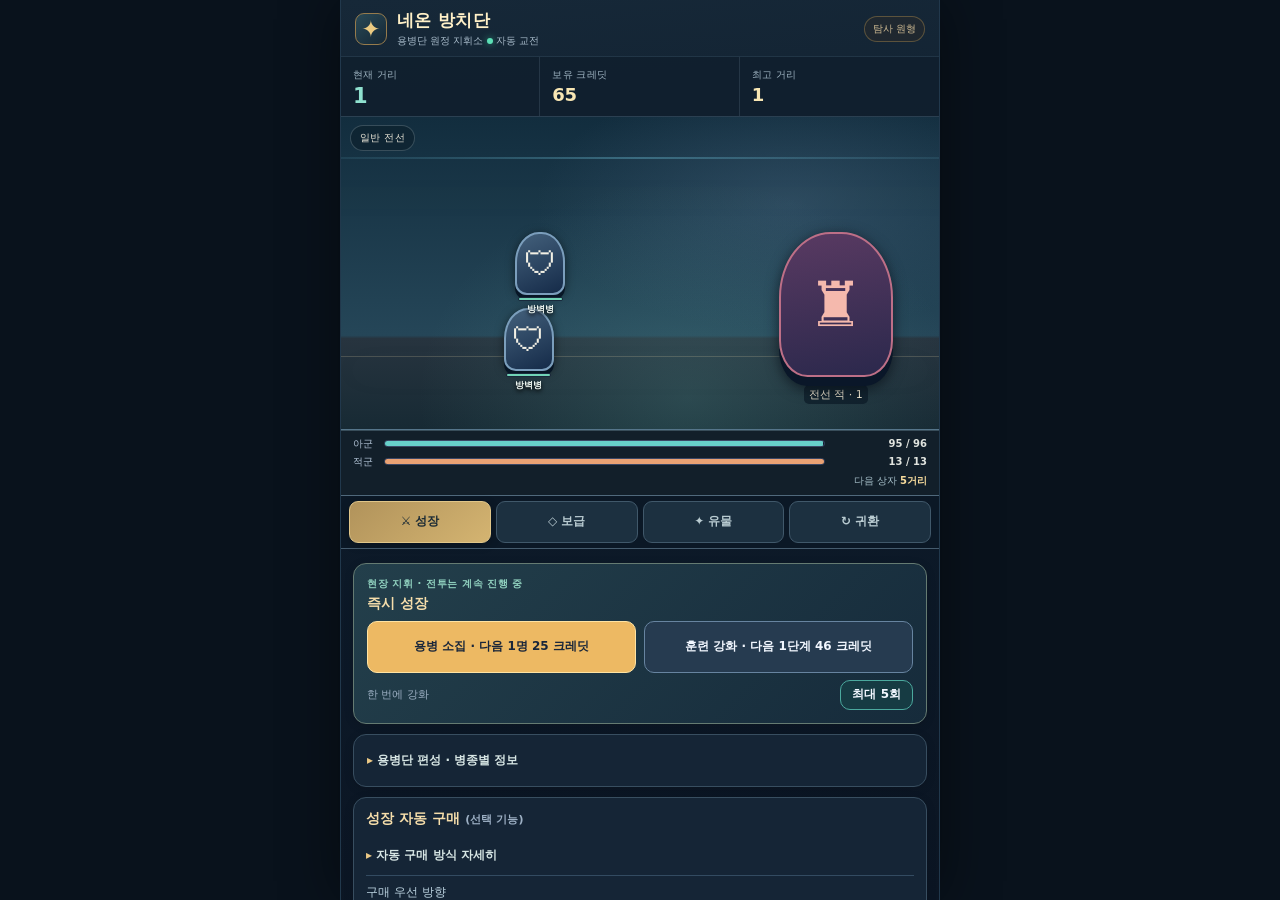
==== commit 1cee5114: "ui(expedition): add optional relic tactics readout to collection archive, not battle HUD" ====
--- a/site/expedition.html
+++ b/site/expedition.html
@@ -62,6 +62,7 @@
 <section id="archiveScreen" class="screen" hidden>
  <div class="panel"><h2>유물 도감 <span class="sub" id="relicSummary"></span></h2><p class="sub">5거리마다 획득하는 상자는 출처 거리에 따라 발견 가능한 유물이 달라. 15·25·30·40·45·50거리 목표를 격파해 얻는 상자에서 새로운 유물군이 열려. 유물은 귀환 후에도 남아.</p>
  <div id="relicCollectionProgress" class="sub">유물 수집 진행도</div>
+ <div id="relicEffectSummary" class="sub relic-specials" hidden aria-live="off"></div>
  <div class="relic-actions">
   <button id="openArchiveChest" class="primary" hidden>상자 1개 열기</button>
   <button id="openArchiveBatch" class="soft" hidden>모은 상자 한번에 열기</button>
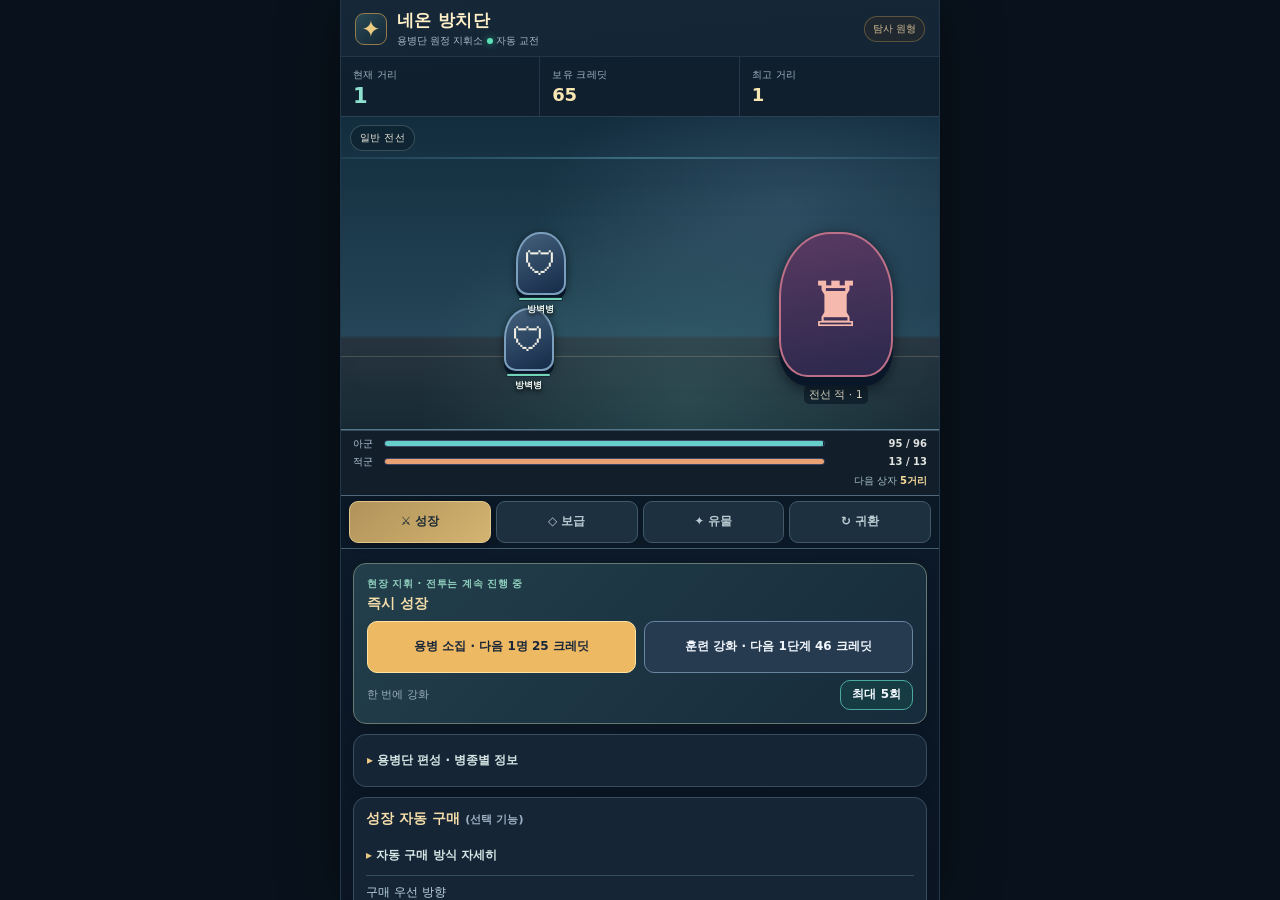
==== commit 6dd07d7c: "expedition help: explain deep-run stalls when player opts into single-category auto purchasing" ====
--- a/site/expedition.html
+++ b/site/expedition.html
@@ -34,7 +34,7 @@
 
  <div class="panel" id="autoPurchasePanel">
   <h2>성장 자동 구매 <span class="sub">(선택 기능)</span></h2>
-  <details class="auto-explanation"><summary>자동 구매 방식 자세히</summary>  <p class="sub">균형은 약 4분 내 모을 수 있는 강화 비용은 저축하고, 그보다 비싼 목표가 성장을 막으면 작은 대체 강화를 먼저 구매해. 장기 저축은 종전 방식처럼 목표 비용이 모일 때까지 기다려. 유동형은 즉시 구매 가능한 강화를 우선해. 보급 의뢰는 모든 방식에서 해금된 최고 등급만 선택해. 4초마다 판단하며 유물 상자·환생·코어는 자동 처리하지 않아.</p></details>
+  <details class="auto-explanation"><summary>자동 구매 방식 자세히</summary>  <p class="sub">균형은 약 4분 내 모을 수 있는 강화 비용은 저축하고, 그보다 비싼 목표가 성장을 막으면 작은 대체 강화를 먼저 구매해. 장기 저축은 종전 방식처럼 목표 비용이 모일 때까지 기다려. 유동형은 즉시 구매 가능한 강화를 우선해. 보급 의뢰는 모든 방식에서 해금된 최고 등급만 선택해. 4초마다 판단하며 유물 상자·환생·코어는 자동 처리하지 않아. 단일 방향 자동 구매는 다른 분야의 강화를 건너뛰므로 깊은 원정에서 정체될 수 있어. 필요하면 직접 구매하거나 균형·유동형으로 바꿔줘.</p></details>
   <label for="autoMode" class="auto-label">구매 우선 방향</label>
   <select id="autoMode" class="auto-select">
    <option value="balanced">균형 · 장시간 성장 정체 자동 방지</option>
@@ -60,7 +60,7 @@
  <div class="panel"><h2>이번 탐사 수익</h2><div id="incomeSummary"></div></div>
 </section>
 <section id="archiveScreen" class="screen" hidden>
- <div class="panel"><h2>유물 도감 <span class="sub" id="relicSummary"></span></h2><p class="sub">5거리마다 획득하는 상자는 출처 거리에 따라 발견 가능한 유물이 달라. 15·25·30·40·45·50거리 목표를 격파해 얻는 상자에서 새로운 유물군이 열려. 유물은 귀환 후에도 남아.</p>
+ <div class="panel"><h2>유물 도감 <span class="sub" id="relicSummary"></span></h2><p class="sub">5거리마다 획득하는 상자는 출처 거리에 따라 발견 가능한 유물이 달라. 15·25·30·40·45·50·55거리 목표를 격파해 얻는 상자에서 새로운 유물군이 열려. 유물은 귀환 후에도 남아.</p>
  <div id="relicCollectionProgress" class="sub">유물 수집 진행도</div>
  <div id="relicEffectSummary" class="sub relic-specials" hidden aria-live="off"></div>
  <div class="relic-actions">
@@ -89,7 +89,7 @@
 <section id="returnScreen" class="screen" hidden>
  <div class="return-intro"><strong>↻ 귀환 · 새로운 원정</strong><p>10거리 지휘급 적을 격파하면 귀환할 수 있어. 더 깊이 탐사할지, 영구 코어를 챙기고 다시 출발할지 직접 선택해.</p></div>
  <div class="panel"><h2>귀환과 영구 강화</h2><p class="sub">10거리 보스를 격파하면 환생이 해금돼. 적 처치 거리마다 환생 성과를 조금씩 쌓고, 1개 미만은 다음 탐사로 이월돼. 처음 돌파한 거리의 보너스 코어는 한 번만 얻어. 코어가 1개 이상 모였을 때 귀환할 수 있고, 유물·지휘관 레벨·코어 연구는 남아. 용병·훈련·의뢰 강화는 초기화돼.</p>
- <div id="rebirthSummary"></div><button id="rebirth" class="primary" style="width:100%;margin:11px 0">귀환하여 다시 탐사</button>
+ <div id="returnChoices" class="return-choices" aria-live="off"></div><div id="rebirthSummary"></div><button id="rebirth" class="primary" style="width:100%;margin:11px 0">귀환하여 다시 탐사</button>
  <div id="coreSummary"></div><div id="permanentBonusSummary" class="permanent-summary"></div><div class="two" style="margin-top:10px"><button id="coreValor">전선 코어</button><button id="coreTrade">보급 코어</button></div></div>
  <div id="returnReportPanel" class="panel" hidden tabindex="-1"><h2>최근 귀환 결과</h2><div id="returnReportContent"></div><p class="sub">전투력 비교는 각각 훈련·소집 전의 기본 2인 편성이야. 코어를 추가 투자하면 현재 출발 전투력은 더 높아질 수 있어.</p></div>
 
--- a/site/expedition-ui.css
+++ b/site/expedition-ui.css
@@ -100,6 +100,10 @@
 .auto-select:focus-visible{outline:3px solid #ffe59a;outline-offset:2px}
 .auto-control{display:flex;justify-content:space-between;align-items:center;gap:10px;margin:11px 0}
 .auto-control button{font-size:12px;padding:10px 13px;min-width:125px}
+/* Collection toggle stays within the archive tray on 360px phones. */
+#archiveScreen .auto-control{flex-wrap:wrap}
+#archiveScreen .auto-control .sub{min-width:0;flex:1 1 150px}
+#autoChestStatus{overflow-wrap:anywhere;line-height:1.5}
 #autoDetails{line-height:1.5;border-top:1px solid #344c63;padding-top:9px}
 
 .relic-actions{display:grid;grid-template-columns:repeat(2,minmax(0,1fr));gap:7px;margin:10px 0 12px}
@@ -232,3 +236,46 @@
  .combat-stage .foe .silhouette{max-height:95px}
  .battle-readout .battle-ticker{min-height:16px}
 }
+
+/* Owned relic actions are visible without fixing the overall prototype art. */
+.combat-cue.volley{color:#ffe29c;text-shadow:0 2px 5px #07101c,0 0 14px #f6c462bd;font-size:clamp(15px,4.2vw,23px)}
+.combat-cue.triage{color:#9af3d0;text-shadow:0 2px 5px #07101c,0 0 13px #3ddab37a;font-size:clamp(13px,3.5vw,18px)}
+.relic-specials{margin:8px 0 12px;padding:9px 11px;border-radius:9px;border-left:3px solid #a8caa7;background:#1c3241;color:#d8f2e4;line-height:1.6}
+.relic-specials[hidden]{display:none!important}
+
+/* Temporary combat cue skin: can be replaced without touching synergy rules. */
+.combat-cue.intel{color:#b7f4e6;text-shadow:0 2px 5px #07101c,0 0 15px #40dab9a6;font-size:clamp(12px,3.6vw,18px);font-weight:800}
+
+/* Replaceable first-pass telegraph: the warning is anchored to battle art,
+   not to a management tab or permanent HUD statistic. */
+.enemy-intent{position:absolute;z-index:7;top:38px;right:10px;max-width:60%;font-size:12px;line-height:1.35;text-align:right;font-weight:800;color:#ffd0b3;background:#402925ee;border:1px solid #d58c71;border-radius:10px;padding:7px 10px;box-shadow:0 3px 12px #0008;pointer-events:none}
+.enemy-intent.aiming{animation:enemy-aim-pulse .85s ease-in-out infinite alternate}
+.enemy-intent.intercepted{background:#204a49e8;color:#a2f2db;border-color:#71d2bb}
+.enemy-intent[hidden]{display:none!important}
+.combat-cue.aim{color:#ffbd96;font-weight:900;text-shadow:0 1px 6px #07101c,0 0 12px #df4e30}
+.combat-cue.flank{color:#ffb997;font-weight:900;text-shadow:0 1px 6px #07101c}
+.combat-cue.intercept{color:#9ff2d7;font-weight:900;text-shadow:0 1px 6px #07101c,0 0 12px #41bfa1}
+@keyframes enemy-aim-pulse{from{opacity:1}to{opacity:.67}}
+@media(max-width:380px){.enemy-intent{font-size:10px;top:36px;max-width:65%;padding:6px 8px}}
+@media(prefers-reduced-motion:reduce){.enemy-intent.aiming{animation:none}}
+
+/* Temporary charger enemy presentation. The battle mode and tactics are
+   engine-owned so a later full UI redesign may replace these selectors. */
+.combat-stage .foe.charger .silhouette{color:#e4bb8b;filter:drop-shadow(0 0 10px #de89466e)}
+.enemy-intent.charging{border-color:#e5a768;background:#402d25f0;color:#ffe2bb}
+.enemy-intent.charging.intercepted{border-color:#9bddaa;background:#204635f0;color:#c4f9dc}
+.combat-cue.rush-aim{color:#ffcb91;text-shadow:0 0 11px #e78d48b0;font-weight:900}
+.combat-cue.rush{color:#ffba7c;text-shadow:0 0 13px #d46438a8;font-weight:900}
+.combat-cue.brace{color:#a7ffd3;text-shadow:0 0 13px #3eca949c;font-weight:900}
+/* Replaceable temporary ranged-disruption visuals. */
+.combat-stage .foe.disruptor .silhouette{color:#b3c8ff;filter:drop-shadow(0 0 11px #7e9ef788)}
+.enemy-intent.disrupting{border-color:#90afff;background:#27304df0;color:#e0eaff}
+.enemy-intent.disrupting.intercepted{border-color:#a0ebd3;background:#1e4a44ef;color:#d0fff0}
+.combat-cue.jam-aim,.combat-cue.jam{color:#bacbff;text-shadow:0 0 11px #7f99ffb8;font-weight:900}
+.combat-cue.unjam{color:#9ff3da;text-shadow:0 0 13px #51e2b09e;font-weight:900}
+
+/* Return decisions belong to the detail tray, never the always-visible battle. */
+.return-choices{display:grid;grid-template-columns:minmax(0,1fr);gap:7px;margin:10px 0 12px}
+.return-choice{border:1px solid #4b5d70;border-radius:10px;padding:9px 10px;background:#192735}
+.return-choice strong{font-size:12px;color:#f5e5c4}
+.return-choice p{font-size:11px;line-height:1.55;color:#c4d7de;overflow-wrap:anywhere;margin:5px 0 0}
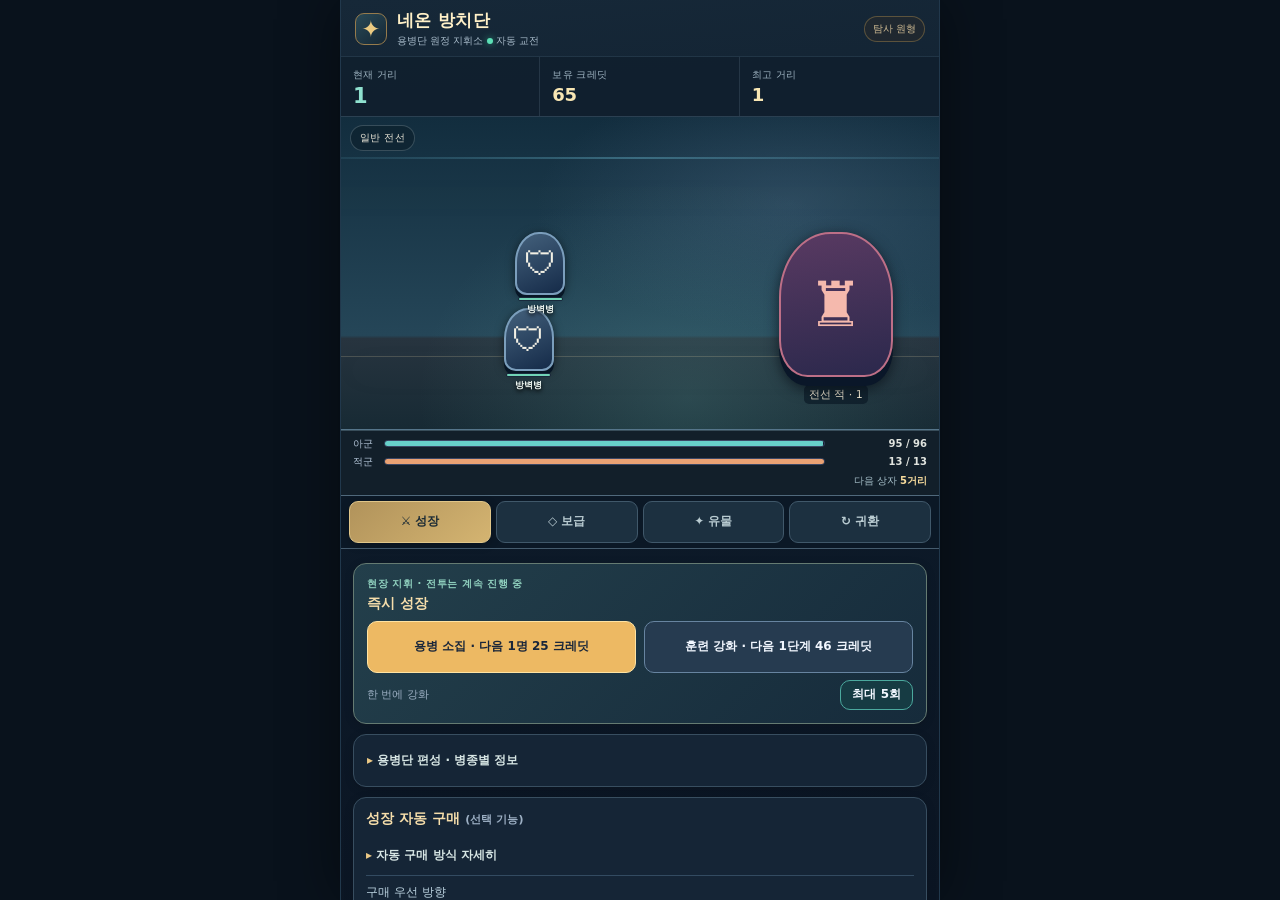
==== commit 13726e4f: "expedition portrait squad panel: expose voluntary trait respec outside uncluttered battle HUD" ====
--- a/site/expedition.html
+++ b/site/expedition.html
@@ -52,7 +52,7 @@
  </div>
  <div class="panel"><h2>현재 훈련 효과</h2><div id="trainingSummary" class="statline"></div></div>
  <details class="panel detail-fold"><summary>전선 세부 현황 · 전투력/활동 병력</summary><div id="frontSummary"></div></details>
- <div class="panel"><h2>지휘관 성장 <span class="sub">(영구 유지)</span></h2><div id="heroSummary"></div><div class="two" style="margin-top:10px"><button id="traitCommand">전술 통솔 강화</button><button id="traitSupply">보급 지휘 강화</button></div></div>
+ <div class="panel"><h2>지휘관 성장 <span class="sub">(영구 유지)</span></h2><div id="heroSummary"></div><div class="two" style="margin-top:10px"><button id="traitCommand">전술 통솔 강화</button><button id="traitSupply">보급 지휘 강화</button></div><button id="traitRespec" type="button" class="soft" style="margin-top:10px">특성 포인트 재분배</button><p class="sub">투자한 포인트만 반환 · 지휘관 레벨·유물·코어는 유지돼.</p></div>
  <div class="panel"><h2>병종별 전투 기여</h2><p class="sub">이번 탐사에서 실제로 가한 피해·회복·받은 피해를 기록해. 초과 피해는 제외해.</p><div id="roleContribution"></div></div>
 </section>
 <section id="supplyScreen" class="screen" hidden>
--- a/site/expedition-ui.css
+++ b/site/expedition-ui.css
@@ -279,3 +279,6 @@
 .return-choice{border:1px solid #4b5d70;border-radius:10px;padding:9px 10px;background:#192735}
 .return-choice strong{font-size:12px;color:#f5e5c4}
 .return-choice p{font-size:11px;line-height:1.55;color:#c4d7de;overflow-wrap:anywhere;margin:5px 0 0}
+
+/* A copy's next actual value belongs to the collection archive, not the battle HUD. */
+.relic .next-effect{margin-top:7px;padding-top:6px;border-top:1px solid #465167;color:#bde7d8;font-size:10.5px;line-height:1.45;overflow-wrap:anywhere}
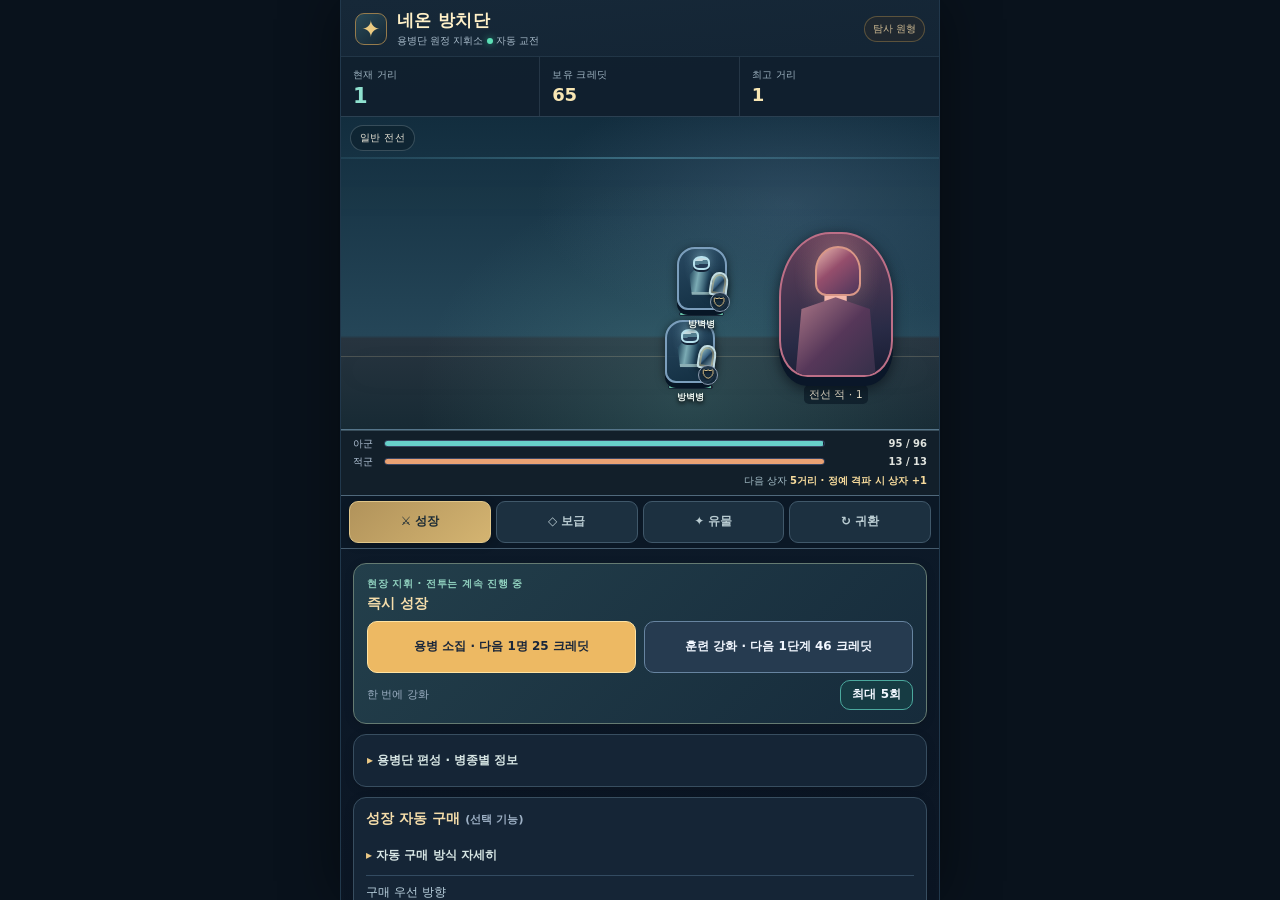
==== commit 0eda53b4: "feat(expedition): load bundled character art before rendering active battlefield" ====
--- a/site/expedition.html
+++ b/site/expedition.html
@@ -24,6 +24,7 @@
 </nav>
 <div id="workbench" class="workbench" role="region" aria-label="전투를 보면서 사용하는 성장 및 관리 메뉴">
 <section id="squadScreen" class="screen">
+ <div class="panel" data-storage-warning hidden role="alert"><strong>⚠ 자동 저장 불가 · 백업 필요</strong><p class="sub">이 브라우저에서 저장을 읽거나 기록할 수 없어. 새로고침하면 탐사 진행이 사라질 수 있어. 유물 탭 → 전체 저장 백업을 내려받고 파일을 보관해 줘.</p></div>
  <div class="panel quick-panel">
   <div class="section-eyebrow">현장 지휘 · 전투는 계속 진행 중</div>
   <h2>즉시 성장</h2>
@@ -60,8 +61,10 @@
  <div class="panel"><h2>이번 탐사 수익</h2><div id="incomeSummary"></div></div>
 </section>
 <section id="archiveScreen" class="screen" hidden>
+ <div class="panel" data-storage-warning hidden role="alert"><strong>⚠ 자동 저장 불가 · 백업 필요</strong><p class="sub">게임 진행은 계속되지만 이 브라우저에는 자동 저장되지 않아. 아래 전체 저장 백업 JSON을 다운로드해 두고, 다시 열 때 저장 파일 복원을 이용해 줘.</p></div>
  <div class="panel"><h2>유물 도감 <span class="sub" id="relicSummary"></span></h2><p class="sub">5거리마다 획득하는 상자는 출처 거리에 따라 발견 가능한 유물이 달라. 15·25·30·40·45·50·55거리 목표를 격파해 얻는 상자에서 새로운 유물군이 열려. 유물은 귀환 후에도 남아.</p>
  <div id="relicCollectionProgress" class="sub">유물 수집 진행도</div>
+  <p id="relicNextDiscovery" class="sub" hidden></p>
  <div id="relicEffectSummary" class="sub relic-specials" hidden aria-live="off"></div>
  <div class="relic-actions">
   <button id="openArchiveChest" class="primary" hidden>상자 1개 열기</button>
@@ -113,5 +116,6 @@
   <button id="returnPopupArchive" class="primary">영구 강화 확인</button>
  </div>
 </div></div>
-<script src="./expedition-engine.js"></script><script src="./expedition-field.js"></script><script src="./expedition-ui.js"></script><script src="./expedition-app.js"></script>
+<script src="./expedition-engine.js"></script>
+<script src="./expedition-art.js"></script><script src="./expedition-field.js"></script><script src="./expedition-ui.js"></script><script src="./expedition-app.js"></script>
 </body></html>
--- a/site/expedition-ui.css
+++ b/site/expedition-ui.css
@@ -94,7 +94,9 @@
 @keyframes expedition-march{to{transform:translateY(-3px)}}
 @keyframes combat-flash{0%{transform:translateY(16px) scale(.85);opacity:0}20%{opacity:1}100%{transform:translateY(-16px) scale(1);opacity:0}}
 @keyframes enemy-damaged{0%,100%{filter:brightness(1)}50%{filter:brightness(2)}}
-@media(prefers-reduced-motion:reduce){.fighter,.fighter-health div{transition:none}.fighter.advance .fighter-symbol,.arena.combat-impact .foe .silhouette,.combat-cue{animation:none}}
+@media(prefers-reduced-motion:reduce){.fighter,.fighter-health div{transition:none}.fighter.advance .fighter-symbol,.arena.combat-impact .foe .silhouette{animation:none}
+ .combat-cue{animation:combat-flash-reduced 1.2s steps(1,end) both}}
+@keyframes combat-flash-reduced{0%,85%{opacity:1;transform:none}100%{opacity:0;transform:none}}
 .batch-control{display:flex;align-items:center;justify-content:space-between;gap:8px;margin:9px 0 12px}.batch-control button{padding:8px 14px;min-height:37px;font-size:12px}.permanent-summary{margin-top:12px;padding-top:10px;border-top:1px solid #43586b}.permanent-summary h3{font-size:12px;margin:0 0 5px;color:#bad7e2}.auto-label{display:block;font-size:12px;color:#bbd2df;margin:8px 0 6px}
 .auto-select{width:100%;min-height:44px;padding:9px 11px;background:#14253a;border:1px solid #63849b;color:#edf5ff;border-radius:9px;font:inherit;font-size:13px}
 .auto-select:focus-visible{outline:3px solid #ffe59a;outline-offset:2px}
@@ -183,7 +185,7 @@
 .battle-readout .track{height:7px;border-radius:20px}
 .battle-ticker{display:flex;align-items:center;justify-content:space-between;gap:10px;min-height:21px;padding:4px 0 0}
 .battle-ticker .event{min-height:0;margin:0;flex:1;overflow:hidden;text-overflow:ellipsis;white-space:nowrap;font-size:10px;color:#ecd4a0}
-.next-reward{font-size:10px;color:#a7c0ca;white-space:nowrap}
+.next-reward{font-size:10px;color:#a7c0ca;min-width:0;max-width:75%;white-space:normal;overflow-wrap:anywhere;text-align:right;line-height:1.35}
 .next-reward b{color:#f7db9c}
 #openChest{width:100%;margin:5px 0 0;padding:6px;font-size:11px;min-height:29px}
 .tabs{position:relative;bottom:auto;left:auto;transform:none;max-width:none;width:100%;padding:5px 8px;gap:5px;grid-template-columns:repeat(4,minmax(0,1fr));border-top:1px solid #50697c;border-bottom:1px solid #455b6d;background:#0b1826;z-index:6}
@@ -255,6 +257,7 @@
 .combat-cue.aim{color:#ffbd96;font-weight:900;text-shadow:0 1px 6px #07101c,0 0 12px #df4e30}
 .combat-cue.flank{color:#ffb997;font-weight:900;text-shadow:0 1px 6px #07101c}
 .combat-cue.intercept{color:#9ff2d7;font-weight:900;text-shadow:0 1px 6px #07101c,0 0 12px #41bfa1}
+.combat-cue.intercept-duet{color:#ffe6a4;font-weight:900;text-shadow:0 1px 7px #07101c,0 0 15px #57d9c9}
 @keyframes enemy-aim-pulse{from{opacity:1}to{opacity:.67}}
 @media(max-width:380px){.enemy-intent{font-size:10px;top:36px;max-width:65%;padding:6px 8px}}
 @media(prefers-reduced-motion:reduce){.enemy-intent.aiming{animation:none}}
@@ -282,3 +285,246 @@
 
 /* A copy's next actual value belongs to the collection archive, not the battle HUD. */
 .relic .next-effect{margin-top:7px;padding-top:6px;border-top:1px solid #465167;color:#bde7d8;font-size:10.5px;line-height:1.45;overflow-wrap:anywhere}
+
+/* The conditional result of the actual acquired copy remains legible in a batch. */
+.reward-item small.reward-effect{color:#b8f0dd;border-top:1px solid #416174;padding-top:5px;margin-top:6px;overflow-wrap:anywhere}
+
+/* ================================================================
+   BATTLE READABILITY V1 — CSS-only miniatures and event-linked FX.
+   Field motion is driven exclusively by ExpeditionField.sync battleEvent.
+   No game ticks, rewards, stats or new network assets are introduced.
+   ================================================================ */
+.fighter-symbol{
+  position:relative;isolation:isolate;overflow:visible;
+  border-radius:18px 18px 11px 11px;
+  background:radial-gradient(ellipse at 50% 14%,#a6dbef30,transparent 57%),
+             linear-gradient(160deg,#284861ee,#102c40ee);
+}
+.actor-head,.actor-body,.actor-tool,.actor-emblem{position:absolute;display:block;pointer-events:none}
+.actor-head{
+  width:38%;height:24%;left:31%;top:12%;border-radius:45% 45% 35% 35%;
+  border:2px solid #a5e3e4;z-index:4;
+  background:linear-gradient(175deg,#c5dce2 0 28%,#547f91 29% 61%,#243b55 62%);
+  box-shadow:0 2px 0 #152539,0 -3px 7px #9acbd438;
+}
+.actor-body{
+  width:54%;height:42%;left:23%;top:35%;z-index:3;
+  clip-path:polygon(19% 0,81% 0,100% 20%,90% 100%,10% 100%,0 20%);
+  background:linear-gradient(100deg,#183b52 0%,#7babb4 35%,#244961 72%,#102437 100%);
+  border-bottom:3px solid #8bafb5;
+  box-shadow:0 0 9px #8ca5bc77;
+}
+.actor-tool{z-index:5;right:2%;top:40%;width:26%;height:43%;
+  background:linear-gradient(90deg,#e4c57c,#667d8a);
+  border:1px solid #d7b980;transform:rotate(-18deg);
+  border-radius:2px 2px 5px 5px;
+  box-shadow:1px 2px 2px #0b2438aa;
+}
+.actor-emblem{
+  right:-5px;bottom:-4px;z-index:6;font-size:13px;line-height:1;
+  width:20px;height:20px;display:grid;place-items:center;
+  background:#152a3ce8;color:#ffdf9b;border:1px solid #8c9cb0;
+  border-radius:50%;text-shadow:0 1px 2px #000;
+}
+.fighter.guard .actor-tool{
+  width:39%;height:41%;right:-6%;top:39%;border-radius:45% 45% 18% 18%;
+  transform:rotate(9deg);border:2px solid #c2dce0;
+  background:linear-gradient(125deg,#a7d4d2,#355c7e 48%,#1a384f 52%,#91b1bf);
+  box-shadow:inset 0 0 0 2px #e3c58066,0 2px 7px #0008;
+}
+.fighter.guard .actor-head{border-color:#b7e1ed}
+.fighter.ranger .fighter-symbol{
+  border-color:#7bbec8;background:linear-gradient(145deg,#1d4d55,#112e3d);
+}
+.fighter.ranger .actor-body{background:linear-gradient(110deg,#174b50,#6eaab4,#183b46)}
+.fighter.ranger .actor-head{border-color:#8fd0b4;background:linear-gradient(#b1d5c6 0 35%,#34696c 36%)}
+.fighter.ranger .actor-tool{
+  width:48%;height:7px;top:52%;right:-21%;border-radius:3px;
+  transform:rotate(-9deg);background:linear-gradient(#e5d49a,#3d6670);
+  box-shadow:4px 3px 0 -1px #a7bbbc;
+}
+.fighter.medic .fighter-symbol{
+  border-color:#b9a2e8;background:linear-gradient(145deg,#423b65,#24364f);
+}
+.fighter.medic .actor-head{border-color:#d0bded;background:linear-gradient(#d8d1ef 0 34%,#7979a5 35%)}
+.fighter.medic .actor-body{background:linear-gradient(115deg,#403b68,#aaa1d4,#3f486f)}
+.fighter.medic .actor-tool{
+  width:31%;height:29%;top:50%;right:0;border-color:#c8e3d1;
+  transform:rotate(8deg);border-radius:4px;
+  background:linear-gradient(145deg,#75dcb7,#286878);
+}
+.fighter.medic .actor-tool:after{content:'+';position:absolute;inset:0;
+  display:grid;place-items:center;color:#f7fff5;font-weight:900;font-size:13px}
+.arena[data-training-tier="1"] .fighter-symbol{box-shadow:0 4px 0 #081a26,0 0 10px #81c4b640}
+.arena[data-training-tier="2"] .fighter-symbol{box-shadow:0 4px 0 #081a26,0 0 15px #a2dfcd75;border-color:#c0e1c9}
+.arena[data-training-tier="3"] .fighter-symbol{box-shadow:0 4px 0 #081a26,0 0 20px #ebca817d;border-color:#f0d29a}
+.arena .foe .silhouette{
+ position:relative;isolation:isolate;overflow:hidden;
+ background:radial-gradient(ellipse at 52% 20%,#f0aa9d26,transparent 55%),
+            linear-gradient(170deg,#67415b,#292b46 70%,#171c32);
+}
+.arena .foe .silhouette:before{
+ content:'';position:absolute;z-index:0;top:9%;left:31%;height:32%;width:38%;
+ background:linear-gradient(140deg,#e8b6ad,#954e6c 43%,#4d365b);
+ border:2px solid #d99787;border-radius:50% 50% 25% 25%;
+ box-shadow:0 0 22px #f0b8a733;
+}
+.arena .foe .silhouette:after{
+ content:'';position:absolute;z-index:0;bottom:-5%;left:13%;width:74%;height:60%;
+ clip-path:polygon(50% 0,92% 14%,100% 100%,0 100%,8% 14%);
+ background:linear-gradient(135deg,#ae7988,#563759 50%,#322f48);
+}
+.arena-boss .foe .silhouette:before{border-color:#ffce89;box-shadow:0 0 20px #ffd38b91}
+.arena-boss .foe .silhouette:after{background:linear-gradient(145deg,#cb9c79,#77425a,#382638)}
+#battleGrowth{position:absolute;left:11px;top:43px;z-index:5;pointer-events:none;
+ color:#f8e6ae;font-size:12px;font-weight:800;letter-spacing:.015em;
+ background:#102837e8;border:1px solid #c9b7789c;border-radius:9px;
+ padding:7px 10px;max-width:calc(100% - 22px);opacity:0;
+ box-shadow:0 6px 20px #0008}
+#battleReward{position:absolute;left:11px;top:94px;z-index:5;pointer-events:none;
+ color:#f8e6ae;font-size:12px;font-weight:800;letter-spacing:.015em;
+ background:#102837e8;border:1px solid #c9b7789c;border-radius:9px;
+ padding:7px 10px;max-width:calc(100% - 22px);opacity:0;
+ box-shadow:0 6px 20px #0008}
+#battleGrowth.playing{animation:expedition-growth 1.55s ease-out both}
+#battleReward.playing{animation:expedition-growth 1.55s ease-out both}
+@keyframes expedition-growth{0%{opacity:0;transform:translateY(7px)}
+  16%,65%{opacity:1;transform:translateY(0)}100%{opacity:0;transform:translateY(-8px)}}
+#battleMotion{position:absolute;inset:0;z-index:3;pointer-events:none;overflow:hidden}
+.battle-trail{position:absolute;height:4px;border-radius:12px;transform-origin:0 50%;
+  background:linear-gradient(90deg,transparent,#e1d3a9 20%,#f3e7cb 75%,transparent);
+  filter:drop-shadow(0 0 5px #eed79b);
+  animation:expedition-trail .66s ease-out both}
+.battle-trail:after{content:'';display:block;position:absolute;left:0;top:-6px;
+  height:16px;width:16px;border-radius:50%;background:#fff1c5;
+  box-shadow:0 0 12px 4px #ffe39b9c;animation:expedition-shot .6s ease-out both}
+.battle-trail.volley,.battle-trail.counter,.battle-trail.diagram{
+  height:6px;background:linear-gradient(90deg,transparent,#6ef0e5,#f9f3c9);
+  filter:drop-shadow(0 0 10px #85f1e0)}
+.battle-trail.volley:after,.battle-trail.counter:after,.battle-trail.diagram:after{
+  background:#d5fffa;box-shadow:0 0 16px 7px #7de4d0b8}
+.battle-trail.danger,.battle-trail.rush,.battle-trail.jam{
+ background:linear-gradient(90deg,transparent,#faad8e,#ffdeae);
+ filter:drop-shadow(0 0 7px #f8a48b)}
+.battle-trail.danger:after,.battle-trail.rush:after,.battle-trail.jam:after{
+ background:#ffd9b8;box-shadow:0 0 12px 5px #ed886cba}
+.battle-trail.telegraph{height:2px;border-top:2px dashed #ffe2b1;background:none;opacity:.78}
+.battle-trail.telegraph:after{display:none}
+.battle-trail.heal{
+ background:linear-gradient(90deg,transparent,#8aefc5,#d1ffeb);
+ filter:drop-shadow(0 0 9px #6ee6b6)}
+.battle-trail.heal:after{background:#bbffda;box-shadow:0 0 12px #6cfbd7}
+.battle-burst{position:absolute;pointer-events:none;width:24px;height:24px;
+ border:3px solid #ebdfb6;border-radius:50%;
+ box-shadow:0 0 12px #f3e7c299,inset 0 0 9px #fff4cb78;
+ animation:expedition-burst .8s ease-out both}
+.battle-burst.volley,.battle-burst.counter,.battle-burst.diagram{
+ border-color:#80f5e5;box-shadow:0 0 22px #71e1d5,inset 0 0 9px #d6fff2}
+.battle-burst.heal{border-color:#9ef7b4;box-shadow:0 0 18px #6ff3b5}
+.battle-burst.shield{border:5px double #b7edff;width:45px;height:45px;
+  box-shadow:0 0 24px #8cd4e1}
+.battle-burst.danger,.battle-burst.rush,.battle-burst.jam{border-color:#ffad94;box-shadow:0 0 22px #ff8b6a}
+.battle-burst.reward,.battle-burst.breakthrough{
+ width:72px;height:72px;border:3px double #ffdf8a;
+ box-shadow:0 0 35px #ffdc78bb,inset 0 0 16px #ffdf88ab;
+ animation:expedition-victory .95s ease-out both}
+.fighter.battle-acting .fighter-symbol{animation:expedition-action .3s ease-out both}
+@keyframes expedition-shot{0%{left:0;opacity:0;transform:scale(.7)}
+  18%{opacity:1}75%{opacity:1}100%{left:calc(100% - 10px);opacity:0;transform:scale(.5)}}
+@keyframes expedition-trail{0%{opacity:0}12%{opacity:.9}65%{opacity:.8}100%{opacity:0}}
+@keyframes expedition-burst{0%{opacity:0;transform:translate(-50%,-50%) scale(.25)}
+  28%{opacity:1}100%{opacity:0;transform:translate(-50%,-50%) scale(2.3)}}
+@keyframes expedition-victory{0%{opacity:0;transform:translate(-50%,-50%) scale(.3) rotate(0)}
+  25%{opacity:1}100%{opacity:0;transform:translate(-50%,-50%) scale(2) rotate(25deg)}}
+@keyframes expedition-action{0%,100%{transform:translateX(0) scale(1)}
+  45%{transform:translateX(5px) scale(1.08)}}
+@media(prefers-reduced-motion:reduce){
+ .battle-trail,.battle-trail:after,.battle-burst{display:none!important}
+ #battleGrowth.playing{animation:expedition-growth-reduced 1.55s steps(1,end) both;transform:none}
+#battleReward.playing{animation:expedition-growth-reduced 1.55s steps(1,end) both;transform:none}
+ .fighter.battle-acting .fighter-symbol{animation:none!important}
+}
+@media(max-width:380px){
+ .actor-emblem{width:16px;height:16px;font-size:11px;right:-3px;bottom:-3px}
+ .actor-tool{right:0}
+}
+
+@keyframes expedition-growth-reduced{0%,85%{opacity:1}100%{opacity:0}}
+
+/* BATTLE READABILITY V2 — contact/hit are distinct from live rear projectiles.
+   Enemy wear shows existing HP loss; it does NOT imply a new combat phase. */
+.arena-boss.boss-worn .foe .silhouette{
+ border-color:#e3a16f;
+ background:
+   linear-gradient(122deg,transparent 28%,#edb48180 29%,transparent 30% 55%,#f7d6b363 56%,transparent 57%),
+   radial-gradient(ellipse at 52% 20%,#f0aa9d26,transparent 55%),
+   linear-gradient(170deg,#614058,#302840 70%,#171c32);
+ box-shadow:inset 0 0 17px #2e1d38a0,0 0 17px #d8917455;
+}
+.arena-boss.boss-critical .foe .silhouette{
+ border-color:#f1c195;
+ background:
+   linear-gradient(120deg,transparent 19%,#f4c0a68c 20%,transparent 21% 47%,#fcd4a1a3 48%,transparent 49% 72%,#f6b5a37d 73%,transparent 74%),
+   radial-gradient(ellipse at 43% 43%,#8e30487a,transparent 54%),
+   linear-gradient(155deg,#512a4a,#211a34 72%);
+ box-shadow:inset 0 0 22px #140b2bc0,0 0 25px #ec977d91;
+}
+.battle-burst.duet{
+ width:42px;height:42px;border:5px double #a1e9f3;
+ box-shadow:0 0 21px #77e6e2,inset 0 0 16px #d6ffff;
+}
+.battle-burst.warning{
+ width:32px;height:32px;border-style:dashed;border-width:2px;
+ box-shadow:0 0 13px #e4b3a4;
+ animation:expedition-warning .8s ease-out both;
+}
+.battle-burst.power{
+ width:48px;height:48px;border:4px double #e6b6f9;
+ box-shadow:0 0 27px #a78cea,inset 0 0 10px #bca7ea;
+}
+@keyframes expedition-warning{
+ 0%{opacity:0;transform:translate(-50%,-50%) scale(1.6)}
+ 18%{opacity:1}100%{opacity:0;transform:translate(-50%,-50%) scale(.9)}
+}
+
+/* BATTLE READABILITY V3 — real formation phases and HP-linked unit wear.
+   A deployed unit stops endless marching; cosmetic poses never fire attacks. */
+.fighter.engaged.guard .actor-tool{
+ transform:rotate(0deg);
+ box-shadow:inset 0 0 0 2px #e3c58066,0 4px 10px #051525b2;
+}
+.fighter.engaged.ranger .actor-tool{transform:rotate(-2deg)}
+.fighter.engaged.medic .actor-tool{transform:rotate(0)}
+.fighter.wounded:not(.down) .fighter-symbol{
+ filter:saturate(.68) brightness(.85);
+ border-color:#b98d80;
+}
+.fighter.wounded:not(.down) .fighter-health>div{background:#e8ac82}
+.fighter.engaged:not(.down) .fighter-symbol{
+ animation:expedition-ready 2.7s ease-in-out infinite;
+}
+.fighter.battle-acting .fighter-symbol{
+ animation:expedition-action .3s ease-out both!important;
+}
+@keyframes expedition-ready{
+ 0%,100%{transform:translateY(0)}
+ 50%{transform:translateY(-1.5px)}
+}
+@media(prefers-reduced-motion:reduce){
+ .fighter.engaged:not(.down) .fighter-symbol,
+ .fighter.battle-acting .fighter-symbol{animation:none!important}
+}
+
+/* V3 compact preview: eight on-field actors can fit three separate rows on
+   the 360px portrait screen. This does not hide any of the eight previews. */
+.arena.formation-dense .fighter{width:clamp(31px,9vw,42px);gap:1px}
+.arena.formation-dense .fighter-symbol{height:clamp(34px,10vw,43px);border-radius:13px 13px 8px 8px}
+.arena.formation-dense .fighter-health{height:3px}
+.arena.formation-dense .fighter-name{font-size:8px;line-height:9px;letter-spacing:-.02em}
+.arena.formation-dense .actor-emblem{width:14px;height:14px;font-size:10px;right:-3px;bottom:-3px}
+
+/* Ordinary damage belongs beside the enemy, not over the squad or tactical callouts.
+   Keep named skills, relics, boss warnings and clear rewards centered and prominent. */
+#battleFx .combat-cue.hit{position:absolute;right:11%;top:43%;max-width:30%;text-align:center;
+ font-size:clamp(13px,3.5vw,18px);color:#f6d6ae;text-shadow:0 2px 5px #07101c,0 0 7px #111a27}
+@media(max-width:380px){#battleFx .combat-cue.hit{right:8%;top:46%}}
